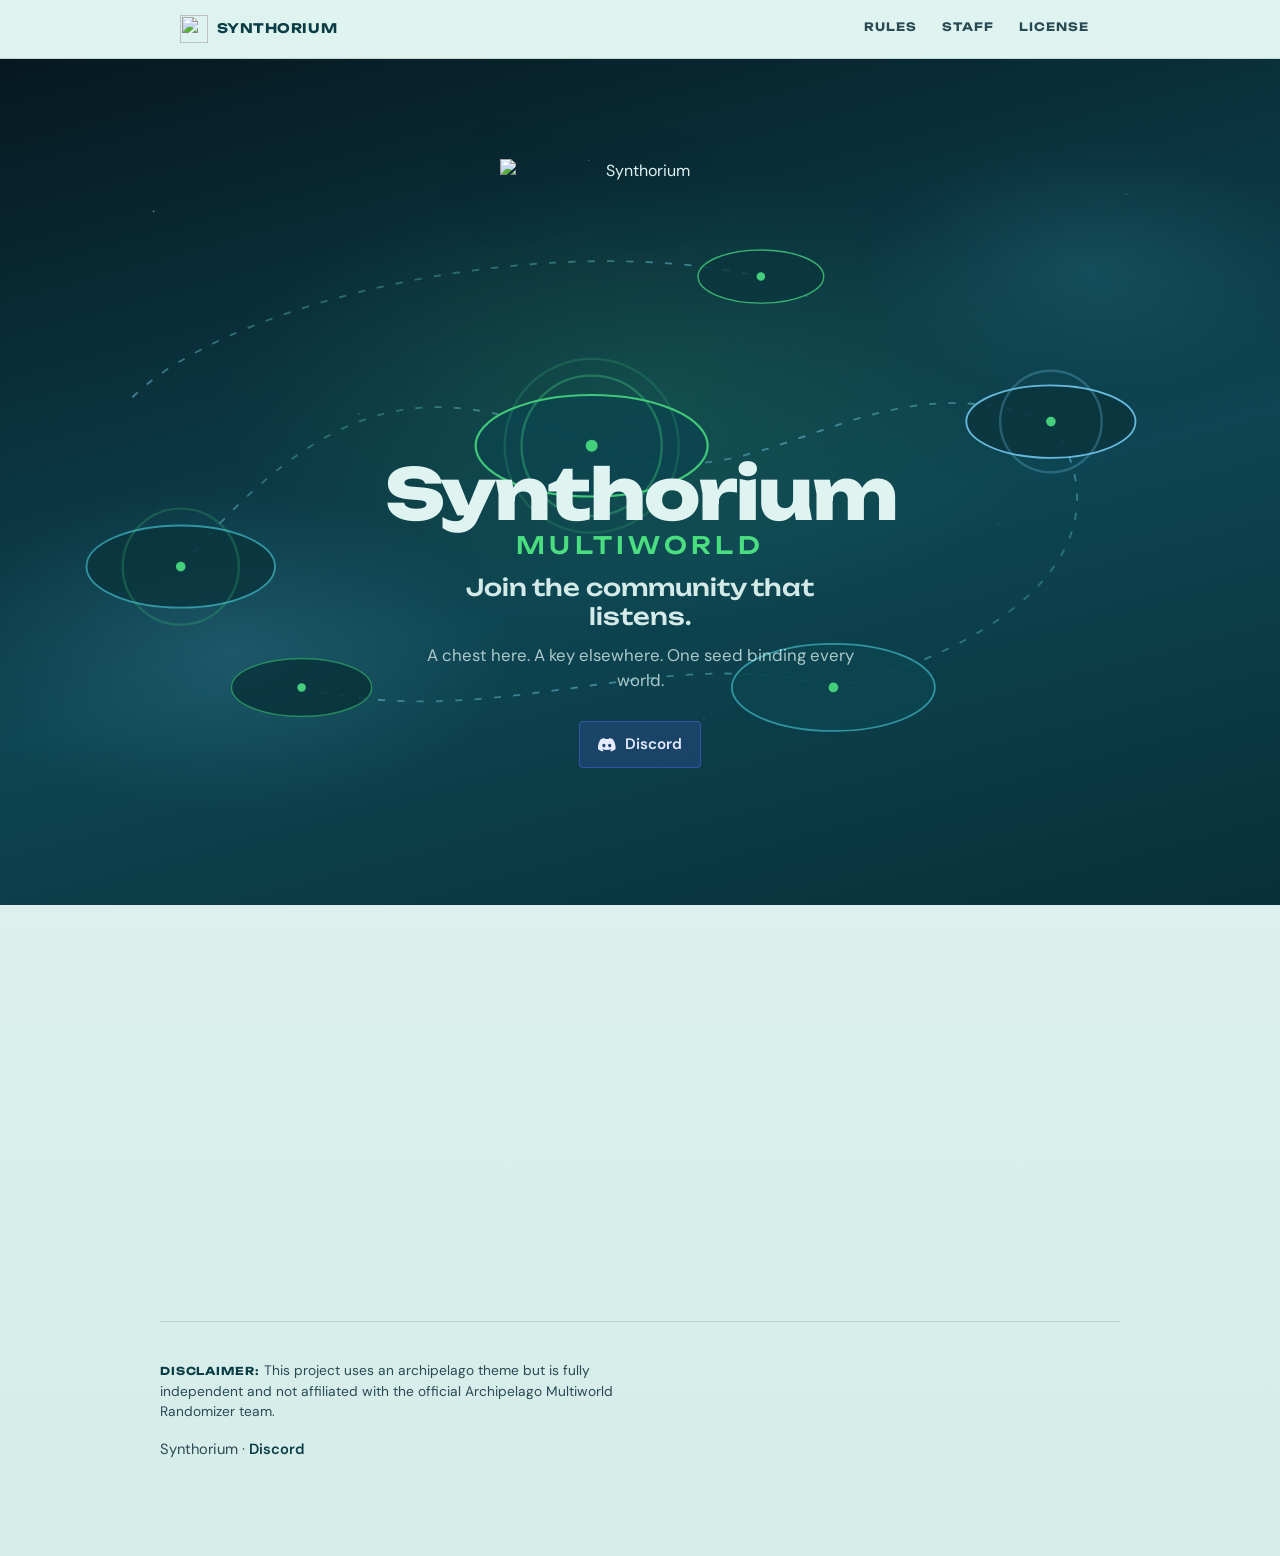
==== index.html @ c511efa6 "Replace Archipelago AP brand tagline with Multiworld. Co-authored-by: Cursor <cursoragent@cursor.com" ====
﻿<!DOCTYPE html>
<html lang="en">
<head>
  <meta charset="UTF-8">
  <meta name="viewport" content="width=device-width, initial-scale=1.0">
  <title>Synthorium</title>
  <meta name="description" content="Synthorium — Archipelago Multiworld world. Cross-game randomizer community.">
  <link rel="icon" href="assets/logo.png" type="image/png">
  <link rel="preconnect" href="https://fonts.googleapis.com">
  <link rel="preconnect" href="https://fonts.gstatic.com" crossorigin>
  <link href="https://fonts.googleapis.com/css2?family=DM+Sans:ital,opsz,wght@0,9..40,400;0,9..40,500;0,9..40,600;1,9..40,400&family=Unbounded:wght@500;700;800&display=swap" rel="stylesheet">
  <link rel="stylesheet" href="styles.css">
</head>
<body>
  <nav class="site-nav" aria-label="Navigation">
    <div class="site-nav-inner">
      <a class="brand-link" href="./" aria-current="page">
        <img src="assets/logo.png" width="28" height="28" alt="">
        Synthorium
      </a>
      <div class="nav-tabs">
        <a href="rules.html">Rules</a>
        <a href="staff.html">Staff</a>
        <a href="license.html">License</a>
      </div>
    </div>
  </nav>

  <header class="hero">
    <div class="hero-visual" aria-hidden="true">
      <div class="mw-sky"></div>
      <svg class="mw-map" viewBox="0 0 1200 700" preserveAspectRatio="xMidYMid slice">
        <defs>
          <linearGradient id="linkGrad" x1="0" y1="0" x2="1" y2="1">
            <stop offset="0%" stop-color="#4ade80" stop-opacity="0.15"/>
            <stop offset="50%" stop-color="#7dd3fc" stop-opacity="0.55"/>
            <stop offset="100%" stop-color="#4ade80" stop-opacity="0.15"/>
          </linearGradient>
        </defs>
        <g class="mw-links" fill="none" stroke="url(#linkGrad)" stroke-width="1.5" stroke-dasharray="6 10">
          <path d="M220 420 C340 280, 420 260, 560 320"/>
          <path d="M560 320 C700 380, 780 240, 940 300"/>
          <path d="M320 520 C480 560, 620 480, 760 520"/>
          <path d="M180 280 C260 200, 520 140, 700 180"/>
          <path d="M940 300 C1020 420, 860 500, 760 520"/>
        </g>
        <g class="mw-islands">
          <ellipse cx="220" cy="420" rx="78" ry="34" fill="#0a353e" stroke="#3aa8b5" stroke-width="1.5" opacity="0.9"/>
          <ellipse cx="560" cy="320" rx="96" ry="42" fill="#0c4550" stroke="#4ade80" stroke-width="1.8" opacity="0.95"/>
          <ellipse cx="940" cy="300" rx="70" ry="30" fill="#0a353e" stroke="#7dd3fc" stroke-width="1.5" opacity="0.9"/>
          <ellipse cx="320" cy="520" rx="58" ry="24" fill="#083038" stroke="#2f9e5f" stroke-width="1.2" opacity="0.85"/>
          <ellipse cx="760" cy="520" rx="84" ry="36" fill="#0c4550" stroke="#3aa8b5" stroke-width="1.5" opacity="0.9"/>
          <ellipse cx="700" cy="180" rx="52" ry="22" fill="#0a353e" stroke="#4ade80" stroke-width="1.2" opacity="0.8"/>
        </g>
        <g class="mw-portals" fill="none" stroke="#4ade80" stroke-width="2">
          <circle cx="560" cy="320" r="58" opacity="0.35"/>
          <circle cx="560" cy="320" r="72" opacity="0.18"/>
          <circle cx="940" cy="300" r="42" opacity="0.28" stroke="#7dd3fc"/>
          <circle cx="220" cy="420" r="48" opacity="0.22"/>
        </g>
        <g class="mw-nodes" fill="#4ade80">
          <circle cx="220" cy="420" r="4"/>
          <circle cx="560" cy="320" r="5"/>
          <circle cx="940" cy="300" r="4"/>
          <circle cx="320" cy="520" r="3.5"/>
          <circle cx="760" cy="520" r="4"/>
          <circle cx="700" cy="180" r="3.5"/>
        </g>
      </svg>
    </div>
    <div class="hero-content">
      <img class="logo" src="assets/logo.png" width="280" height="280" alt="Synthorium">
      <h1 class="brand">Synthorium<em>Multiworld</em></h1>
      <p class="headline">Join the community that listens.</p>
      <p class="lede">A chest here. A key elsewhere. One seed binding every world.</p>
      <div class="cta">
        <a class="discord" href="https://discord.gg/sTwHsm8y7U" target="_blank" rel="noopener">
          <svg viewBox="0 0 24 24" aria-hidden="true" fill="currentColor">
            <path d="M20.317 4.37a19.79 19.79 0 0 0-4.885-1.515.07.07 0 0 0-.079.037c-.21.375-.444.864-.608 1.25a18.27 18.27 0 0 0-5.487 0 12.64 12.64 0 0 0-.617-1.25.07.07 0 0 0-.079-.037A19.736 19.736 0 0 0 3.677 4.37a.07.07 0 0 0-.032.027C.533 9.046-.32 13.58.099 18.057a.082.082 0 0 0 .031.057 19.9 19.9 0 0 0 5.993 3.03.078.078 0 0 0 .084-.028 14.09 14.09 0 0 0 1.226-1.994.076.076 0 0 0-.041-.106 13.107 13.107 0 0 1-1.872-.892.077.077 0 0 1-.008-.128 10.2 10.2 0 0 0 .372-.292.074.074 0 0 1 .077-.01c3.928 1.793 8.18 1.793 12.062 0a.074.074 0 0 1 .078.01c.12.098.246.198.373.292a.077.077 0 0 1-.006.127 12.299 12.299 0 0 1-1.873.892.077.077 0 0 0-.041.107c.36.698.772 1.362 1.225 1.993a.076.076 0 0 0 .084.028 19.839 19.839 0 0 0 6.002-3.03.077.077 0 0 0 .032-.054c.5-5.177-.838-9.674-3.549-13.66a.061.061 0 0 0-.031-.03zM8.02 15.33c-1.183 0-2.157-1.085-2.157-2.419 0-1.333.956-2.419 2.157-2.419 1.21 0 2.176 1.096 2.157 2.42 0 1.333-.956 2.418-2.157 2.418zm7.975 0c-1.183 0-2.157-1.085-2.157-2.419 0-1.333.955-2.419 2.157-2.419 1.21 0 2.176 1.096 2.157 2.42 0 1.333-.946 2.418-2.157 2.418z"/>
          </svg>
          Discord
        </a>
      </div>
    </div>
  </header>

  <main>
    <section class="reveal block" id="community">
      <div class="block-head">
        <p class="eyebrow">Community</p>
        <h2>We listen. We fix. Together.</h2>
        <p class="lead">
          We won’t judge your YAML. Whether you’re new or a multiworld veteran,
          you belong here.
        </p>
      </div>
      <div class="block-body">
        <figure class="shot">
          <img src="assets/community.jpg" width="480" height="300" alt="Multiworld community collaborating around a map of linked islands">
        </figure>
        <div class="block-actions">
          <p>
            Respect first, support second. Ask your question, share your seed,
            and we’ll untangle the softlock together — cleanly, calmly.
          </p>
          <div class="action-row">
            <a class="community-cta" href="https://discord.gg/sTwHsm8y7U" target="_blank" rel="noopener">Join Discord</a>
            <a class="text-link" href="rules.html">Rules</a>
            <a class="text-link" href="staff.html">Staff</a>
          </div>
        </div>
      </div>
    </section>

    <footer>
      <p class="disclaimer">
        <strong>Disclaimer:</strong> This project uses an archipelago theme
        but is fully independent and not affiliated with the official
        Archipelago Multiworld Randomizer team.
      </p>
      Synthorium ·
      <a href="https://discord.gg/sTwHsm8y7U" target="_blank" rel="noopener">Discord</a>
    </footer>
  </main>

  <script src="site.js"></script>
</body>
</html>
---- styles.css ----
:root {
  --ink: #0d1f24;
  --ink-soft: #2a4a54;
  --foam: #dff3f0;
  --sea: #1a6f7a;
  --sea-deep: #0b3d46;
  --matrix: #4ade80;
  --matrix-dim: #2f9e5f;
  --sand: #e6d3a8;
  --line: rgba(16, 36, 44, 0.14);
  --ease: cubic-bezier(0.22, 1, 0.36, 1);
}

* { box-sizing: border-box; }

html { scroll-behavior: smooth; }

body {
  margin: 0;
  color: var(--ink);
  font-family: "DM Sans", sans-serif;
  font-optical-sizing: auto;
  background:
    radial-gradient(ellipse 80% 50% at 10% 0%, rgba(74, 222, 128, 0.08), transparent 50%),
    radial-gradient(ellipse 70% 40% at 90% 10%, rgba(125, 211, 252, 0.1), transparent 45%),
    linear-gradient(180deg, #e8f6f3 0%, var(--foam) 40%, #d5ece8 100%);
  line-height: 1.5;
}

a { color: inherit; }

.site-nav {
  position: sticky;
  top: 0;
  z-index: 20;
  backdrop-filter: blur(10px);
  background: rgba(223, 243, 240, 0.88);
  border-bottom: 1px solid var(--line);
}

.site-nav-inner {
  width: min(920px, calc(100% - 2.5rem));
  margin: 0 auto;
  display: flex;
  flex-wrap: wrap;
  align-items: center;
  gap: 0.35rem 0.75rem;
  padding: 0.65rem 0;
}

.site-nav .brand-link {
  display: inline-flex;
  align-items: center;
  gap: 0.55rem;
  margin-right: auto;
  text-decoration: none;
  font-family: "Unbounded", sans-serif;
  font-weight: 700;
  font-size: 0.82rem;
  letter-spacing: 0.04em;
  text-transform: uppercase;
  color: var(--sea-deep);
}

.site-nav .brand-link img {
  width: 28px;
  height: 28px;
  display: block;
}

.nav-tabs {
  display: flex;
  flex-wrap: wrap;
  gap: 0.2rem;
}

.nav-tabs a {
  text-decoration: none;
  font-family: "Unbounded", sans-serif;
  font-weight: 700;
  font-size: 0.72rem;
  letter-spacing: 0.08em;
  text-transform: uppercase;
  color: var(--ink-soft);
  padding: 0.55rem 0.7rem;
  border-bottom: 2px solid transparent;
}

.nav-tabs a:hover { color: var(--sea-deep); }

.nav-tabs a[aria-current="page"] {
  color: var(--sea-deep);
  border-bottom-color: var(--matrix-dim);
}

.hero {
  position: relative;
  min-height: calc(100svh - 54px);
  display: grid;
  place-items: center;
  overflow: hidden;
  color: var(--foam);
  isolation: isolate;
  text-align: center;
}

.hero-visual {
  position: absolute;
  inset: 0;
  z-index: -1;
  overflow: hidden;
  background:
    radial-gradient(ellipse 55% 45% at 50% 40%, rgba(74, 222, 128, 0.12), transparent 60%),
    radial-gradient(ellipse 40% 35% at 18% 70%, rgba(125, 211, 252, 0.14), transparent 55%),
    radial-gradient(ellipse 35% 30% at 85% 25%, rgba(58, 168, 181, 0.18), transparent 50%),
    linear-gradient(165deg, #061820 0%, #0a2f3a 28%, #0d4552 58%, #083038 100%);
}

.mw-sky {
  position: absolute;
  inset: 0;
  background-image:
    radial-gradient(1.5px 1.5px at 12% 18%, rgba(223, 243, 240, 0.55), transparent),
    radial-gradient(1.5px 1.5px at 28% 42%, rgba(74, 222, 128, 0.45), transparent),
    radial-gradient(1px 1px at 46% 12%, rgba(223, 243, 240, 0.4), transparent),
    radial-gradient(1.5px 1.5px at 63% 28%, rgba(125, 211, 252, 0.5), transparent),
    radial-gradient(1px 1px at 78% 55%, rgba(223, 243, 240, 0.35), transparent),
    radial-gradient(1.5px 1.5px at 88% 16%, rgba(74, 222, 128, 0.4), transparent),
    radial-gradient(1px 1px at 35% 68%, rgba(125, 211, 252, 0.35), transparent),
    radial-gradient(1px 1px at 55% 78%, rgba(223, 243, 240, 0.3), transparent);
  animation: star-twinkle 6s ease-in-out infinite alternate;
  opacity: 0.85;
}

.mw-map {
  position: absolute;
  inset: 0;
  width: 100%;
  height: 100%;
  opacity: 0.9;
}

.mw-links path {
  animation: link-flow 8s linear infinite;
}

.mw-links path:nth-child(2) { animation-duration: 11s; animation-direction: reverse; }
.mw-links path:nth-child(3) { animation-duration: 9s; }
.mw-links path:nth-child(4) { animation-duration: 12s; animation-direction: reverse; }
.mw-links path:nth-child(5) { animation-duration: 10s; }

.mw-portals circle {
  transform-origin: center;
  transform-box: fill-box;
  animation: portal-pulse 5s var(--ease) infinite;
}

.mw-portals circle:nth-child(2) { animation-delay: 0.6s; }
.mw-portals circle:nth-child(3) { animation-delay: 1.2s; }
.mw-portals circle:nth-child(4) { animation-delay: 1.8s; }

.mw-nodes circle {
  animation: node-glow 3.2s ease-in-out infinite alternate;
}

.mw-nodes circle:nth-child(odd) { animation-delay: 0.8s; }

.mw-islands ellipse {
  animation: island-drift 14s var(--ease) infinite alternate;
}

.mw-islands ellipse:nth-child(2) { animation-duration: 18s; animation-delay: 1s; }
.mw-islands ellipse:nth-child(3) { animation-duration: 16s; animation-delay: 2s; }
.mw-islands ellipse:nth-child(4) { animation-duration: 20s; animation-delay: 0.5s; }
.mw-islands ellipse:nth-child(5) { animation-duration: 15s; animation-delay: 1.5s; }
.mw-islands ellipse:nth-child(6) { animation-duration: 17s; animation-delay: 2.5s; }

.hero-content {
  width: min(920px, calc(100% - 2.5rem));
  padding: clamp(3rem, 8vh, 5rem) 0 clamp(4.5rem, 12vh, 7rem);
  transform: translateY(18px);
  opacity: 0;
  animation: rise 1.1s var(--ease) 0.12s forwards;
}

.logo {
  display: block;
  width: min(280px, 58vw);
  height: auto;
  margin: 0 auto 1.35rem;
  filter: drop-shadow(0 18px 36px rgba(0, 0, 0, 0.45));
  animation: logo-float 5.5s var(--ease) infinite;
}

.brand {
  margin: 0 0 1rem;
  font-family: "Unbounded", sans-serif;
  font-weight: 800;
  font-size: clamp(2.2rem, 7.5vw, 4.4rem);
  line-height: 0.95;
  letter-spacing: -0.03em;
  text-wrap: balance;
}

.brand em {
  display: block;
  margin-top: 0.4rem;
  font-style: normal;
  font-weight: 500;
  font-size: 0.34em;
  letter-spacing: 0.18em;
  text-transform: uppercase;
  color: var(--matrix);
}

.headline {
  margin: 0 auto 0.75rem;
  max-width: 20ch;
  font-family: "Unbounded", sans-serif;
  font-weight: 500;
  font-size: clamp(1.1rem, 2.4vw, 1.45rem);
  line-height: 1.25;
  color: rgba(223, 243, 240, 0.95);
}

.lede {
  margin: 0 auto 1.75rem;
  max-width: 36ch;
  font-size: 1.05rem;
  color: rgba(223, 243, 240, 0.76);
}

.cta {
  display: flex;
  flex-wrap: wrap;
  justify-content: center;
  gap: 0.75rem;
}

.cta a {
  display: inline-flex;
  align-items: center;
  justify-content: center;
  min-height: 2.85rem;
  padding: 0.7rem 1.15rem;
  border-radius: 4px;
  text-decoration: none;
  font-weight: 600;
  font-size: 0.95rem;
  transition: transform 0.25s var(--ease), background 0.25s ease, border-color 0.25s ease;
}

.cta a:hover { transform: translateY(-2px); }

.cta .primary {
  background: var(--matrix);
  color: #062016;
}

.cta .primary:hover { background: #6aee98; }

.cta .ghost {
  border: 1px solid rgba(223, 243, 240, 0.35);
  color: var(--foam);
  background: rgba(8, 36, 42, 0.35);
  backdrop-filter: blur(6px);
}

.cta .ghost:hover { border-color: rgba(74, 222, 128, 0.65); }

.cta .discord {
  gap: 0.55rem;
  border: 1px solid rgba(88, 101, 242, 0.45);
  background: rgba(88, 101, 242, 0.18);
  color: #e8ebff;
}

.cta .discord:hover {
  background: rgba(88, 101, 242, 0.32);
  border-color: rgba(140, 150, 255, 0.75);
}

.cta .discord svg {
  width: 1.1rem;
  height: 1.1rem;
  flex-shrink: 0;
}

main {
  width: min(960px, calc(100% - 2.5rem));
  margin: 0 auto;
  padding: clamp(3.25rem, 7vw, 5rem) 0 3.5rem;
}

.page-main {
  min-height: calc(100svh - 140px);
}

section {
  margin: 0;
  opacity: 0;
  transform: translateY(24px);
  transition: opacity 0.8s var(--ease), transform 0.8s var(--ease);
}

section.in,
.page-main > section {
  opacity: 1;
  transform: none;
}

section h2,
.page-title {
  margin: 0 0 0.55rem;
  font-family: "Unbounded", sans-serif;
  font-weight: 700;
  font-size: clamp(1.45rem, 3vw, 1.95rem);
  letter-spacing: -0.02em;
  color: var(--sea-deep);
}

section p,
.page-intro {
  margin: 0;
  max-width: 58ch;
  color: var(--ink-soft);
  font-size: 1.05rem;
}

.page-intro { margin-bottom: 1.5rem; }

.staff-page {
  padding-top: clamp(2rem, 5vw, 3rem);
}

.staff-hero {
  max-width: 40rem;
  margin-bottom: 1.75rem;
}

.staff-hero .page-title {
  margin-bottom: 0.75rem;
}

.staff-banner {
  margin: 0 0 2rem;
  position: relative;
  overflow: hidden;
  border-radius: 8px;
}

.staff-banner::after {
  content: "";
  position: absolute;
  inset: 0;
  background:
    linear-gradient(90deg, rgba(10, 53, 62, 0.15), transparent 40%),
    linear-gradient(0deg, rgba(10, 53, 62, 0.35), transparent 45%);
  pointer-events: none;
}

.staff-banner img {
  display: block;
  width: 100%;
  height: auto;
  aspect-ratio: 21 / 9;
  object-fit: cover;
}

.staff-grid {
  display: grid;
  gap: 1.5rem;
  margin: 0 0 2rem;
}

@media (min-width: 720px) {
  .staff-grid {
    grid-template-columns: repeat(2, minmax(0, 1fr));
  }
}

.staff-member {
  padding-top: 0.95rem;
  border-top: 2px solid var(--matrix-dim);
}

.staff-member .role {
  display: block;
  margin-bottom: 0.4rem;
  font-family: "Unbounded", sans-serif;
  font-size: 0.68rem;
  font-weight: 700;
  letter-spacing: 0.12em;
  text-transform: uppercase;
  color: var(--matrix-dim);
}

.staff-member h2 {
  margin: 0 0 0.55rem;
  font-family: "Unbounded", sans-serif;
  font-size: clamp(1.15rem, 2.4vw, 1.35rem);
  font-weight: 700;
  letter-spacing: -0.02em;
  color: var(--sea-deep);
}

.staff-member p {
  margin: 0;
  max-width: 36ch;
  font-size: 0.98rem;
  line-height: 1.5;
  color: var(--ink-soft);
}

.staff-member--wide {
  grid-column: 1 / -1;
  padding-bottom: 0.5rem;
  margin-bottom: 0.25rem;
  border-bottom: 1px solid var(--line);
}

.staff-member .staff-title {
  display: block;
  margin: 1rem 0 0.4rem;
  padding-top: 1rem;
  border-top: 1px solid var(--line);
  max-width: 60ch;
  font-family: "Unbounded", sans-serif;
  font-size: 0.82rem;
  font-weight: 700;
  letter-spacing: 0.08em;
  text-transform: uppercase;
  color: var(--sea-deep);
}

.staff-member .staff-bio {
  display: block;
  margin: 0;
  max-width: 62ch;
  font-size: 1.02rem;
  line-height: 1.55;
  color: var(--ink);
}

.staff-note {
  margin: 0 0 2rem;
  max-width: 42ch;
  padding-top: 1.25rem;
  border-top: 1px solid var(--line);
  font-family: "Unbounded", sans-serif;
  font-size: 0.95rem;
  font-weight: 500;
  line-height: 1.45;
  color: var(--sea-deep);
}

.license-page {
  padding-top: clamp(2rem, 5vw, 3rem);
}

.license-hero {
  max-width: 40rem;
  margin-bottom: 1.75rem;
}

.license-grid {
  display: grid;
  gap: 1.5rem;
  margin: 0 0 1.75rem;
}

@media (min-width: 720px) {
  .license-grid {
    grid-template-columns: 1fr 1fr;
    gap: 2rem;
  }
}

.license-block {
  padding-top: 0.95rem;
  border-top: 2px solid var(--matrix-dim);
}

.license-block .role {
  display: block;
  margin-bottom: 0.4rem;
  font-family: "Unbounded", sans-serif;
  font-size: 0.68rem;
  font-weight: 700;
  letter-spacing: 0.12em;
  text-transform: uppercase;
  color: var(--matrix-dim);
}

.license-block h2 {
  margin: 0 0 0.65rem;
  font-family: "Unbounded", sans-serif;
  font-size: clamp(1.2rem, 2.5vw, 1.45rem);
  font-weight: 700;
  letter-spacing: -0.02em;
  color: var(--sea-deep);
}

.license-block p {
  margin: 0 0 1rem;
  max-width: 40ch;
  font-size: 0.98rem;
  line-height: 1.55;
  color: var(--ink-soft);
}

.license-full {
  margin: 0 0 1.75rem;
  padding-top: 1.25rem;
  border-top: 1px solid var(--line);
}

.license-full h2 {
  margin: 0 0 0.85rem;
  font-family: "Unbounded", sans-serif;
  font-size: 1rem;
  font-weight: 700;
  letter-spacing: 0.04em;
  text-transform: uppercase;
  color: var(--sea-deep);
}

.license-text {
  margin: 0;
  padding: 1.1rem 1.15rem;
  overflow-x: auto;
  border: 1px solid var(--line);
  border-radius: 6px;
  background: rgba(11, 61, 70, 0.04);
  color: var(--ink-soft);
  font-family: ui-monospace, "Cascadia Code", "Segoe UI Mono", Consolas, monospace;
  font-size: 0.78rem;
  line-height: 1.55;
  white-space: pre-wrap;
}

.license-summary {
  margin: 0 0 2rem;
  max-width: 42ch;
  padding-top: 1.25rem;
  border-top: 1px solid var(--line);
  font-family: "Unbounded", sans-serif;
  font-size: 0.95rem;
  font-weight: 500;
  line-height: 1.45;
  color: var(--sea-deep);
}

.block {
  padding: clamp(2rem, 5vw, 2.75rem) 0;
  border-top: 1px solid var(--line);
}

.block:first-of-type { border-top: none; padding-top: 0.25rem; }

.block-head {
  margin-bottom: 1.35rem;
  max-width: 40rem;
}

.eyebrow {
  margin: 0 0 0.45rem;
  font-family: "Unbounded", sans-serif;
  font-size: 0.7rem;
  font-weight: 700;
  letter-spacing: 0.14em;
  text-transform: uppercase;
  color: var(--matrix-dim);
}

.lead {
  margin: 0;
  max-width: 36ch;
  font-size: 1.08rem;
  line-height: 1.45;
  color: var(--ink-soft);
}

.block-body {
  display: grid;
  gap: 1.25rem;
  align-items: center;
}

@media (min-width: 720px) {
  .block-body {
    grid-template-columns: 220px minmax(0, 1fr);
    gap: 1.75rem;
  }
}

.shot {
  margin: 0;
  width: min(220px, 55vw);
}

.shot img {
  display: block;
  width: 100%;
  height: auto;
  border-radius: 6px;
  object-fit: cover;
  aspect-ratio: 16 / 10;
}

.roster {
  list-style: none;
  margin: 0;
  padding: 0;
  display: grid;
  gap: 0.75rem;
}

@media (min-width: 560px) {
  .roster {
    grid-template-columns: repeat(3, minmax(0, 1fr));
    gap: 1rem;
  }
}

.roster li {
  display: grid;
  gap: 0.3rem;
  padding: 0.85rem 0 0;
  border-top: 2px solid var(--matrix-dim);
}

.roster .role {
  font-family: "Unbounded", sans-serif;
  font-size: 0.68rem;
  font-weight: 700;
  letter-spacing: 0.1em;
  text-transform: uppercase;
  color: var(--matrix-dim);
}

.roster strong {
  font-size: 1.05rem;
  font-weight: 600;
  color: var(--ink);
  word-break: break-word;
}

.block-actions p {
  margin: 0 0 1.1rem;
  max-width: 42ch;
}

.action-row {
  display: flex;
  flex-wrap: wrap;
  align-items: center;
  gap: 0.85rem 1.15rem;
}

.community-cta {
  display: inline-flex;
  min-height: 2.75rem;
  align-items: center;
  padding: 0.65rem 1.1rem;
  border-radius: 4px;
  text-decoration: none;
  font-weight: 600;
  background: var(--matrix-dim);
  color: #f4fff8;
  transition: transform 0.25s var(--ease), background 0.2s ease;
}

.community-cta:hover {
  transform: translateY(-2px);
  background: var(--sea-deep);
}

.text-link {
  font-family: "Unbounded", sans-serif;
  font-size: 0.72rem;
  font-weight: 700;
  letter-spacing: 0.08em;
  text-transform: uppercase;
  text-decoration: none;
  color: var(--sea-deep);
  border-bottom: 1px solid var(--line);
  padding-bottom: 0.15rem;
}

.text-link:hover {
  color: var(--matrix-dim);
  border-bottom-color: var(--matrix-dim);
}

.coming {
  padding: 2.5rem 0 1rem;
  text-align: center;
}

.coming strong {
  display: block;
  font-family: "Unbounded", sans-serif;
  font-weight: 700;
  font-size: clamp(1.4rem, 4vw, 2rem);
  letter-spacing: 0.12em;
  text-transform: uppercase;
  color: var(--sea-deep);
  margin-bottom: 0.55rem;
}

.coming p {
  margin: 0 auto;
  max-width: 38ch;
  color: var(--ink-soft);
}

.rules {
  display: grid;
  gap: 1.35rem;
  padding: 0.35rem 0 0.5rem;
}

.rule h3 {
  margin: 0 0 0.55rem;
  font-family: "Unbounded", sans-serif;
  font-weight: 700;
  font-size: 0.95rem;
  letter-spacing: 0.02em;
  color: var(--sea-deep);
}

.rule p {
  margin: 0 0 0.45rem;
  max-width: none;
  font-size: 0.98rem;
  line-height: 1.55;
  color: var(--ink-soft);
}

.rule p:last-child { margin-bottom: 0; }

.rule .lang {
  display: inline-block;
  min-width: 1.6rem;
  font-weight: 700;
  color: var(--matrix-dim);
}

footer {
  border-top: 1px solid var(--line);
  padding: 1.5rem 0 2.5rem;
  color: var(--ink-soft);
  font-size: 0.92rem;
}

.disclaimer {
  margin: 0 0 1rem;
  max-width: 52ch;
  padding: 0.85rem 0 0;
  font-size: 0.86rem;
  line-height: 1.5;
  color: var(--ink-soft);
}

.disclaimer strong {
  font-family: "Unbounded", sans-serif;
  font-size: 0.68rem;
  font-weight: 700;
  letter-spacing: 0.08em;
  text-transform: uppercase;
  color: var(--sea-deep);
}

footer a {
  color: var(--sea-deep);
  font-weight: 600;
  text-decoration: none;
  border-bottom: 1px solid transparent;
}

footer a:hover { border-bottom-color: var(--matrix-dim); }

@keyframes rise {
  to { opacity: 1; transform: none; }
}

@keyframes logo-float {
  0%, 100% { transform: translateY(0); }
  50% { transform: translateY(-8px); }
}

@keyframes link-flow {
  to { stroke-dashoffset: -120; }
}

@keyframes portal-pulse {
  0%, 100% { opacity: 0.2; }
  50% { opacity: 0.55; }
}

@keyframes node-glow {
  from { opacity: 0.45; }
  to { opacity: 1; }
}

@keyframes island-drift {
  from { transform: translateY(0); }
  to { transform: translateY(-6px); }
}

@keyframes star-twinkle {
  from { opacity: 0.55; }
  to { opacity: 0.95; }
}

@media (prefers-reduced-motion: reduce) {
  *, *::before, *::after {
    animation: none !important;
    transition: none !important;
  }
  .hero-content, section {
    opacity: 1;
    transform: none;
  }
}
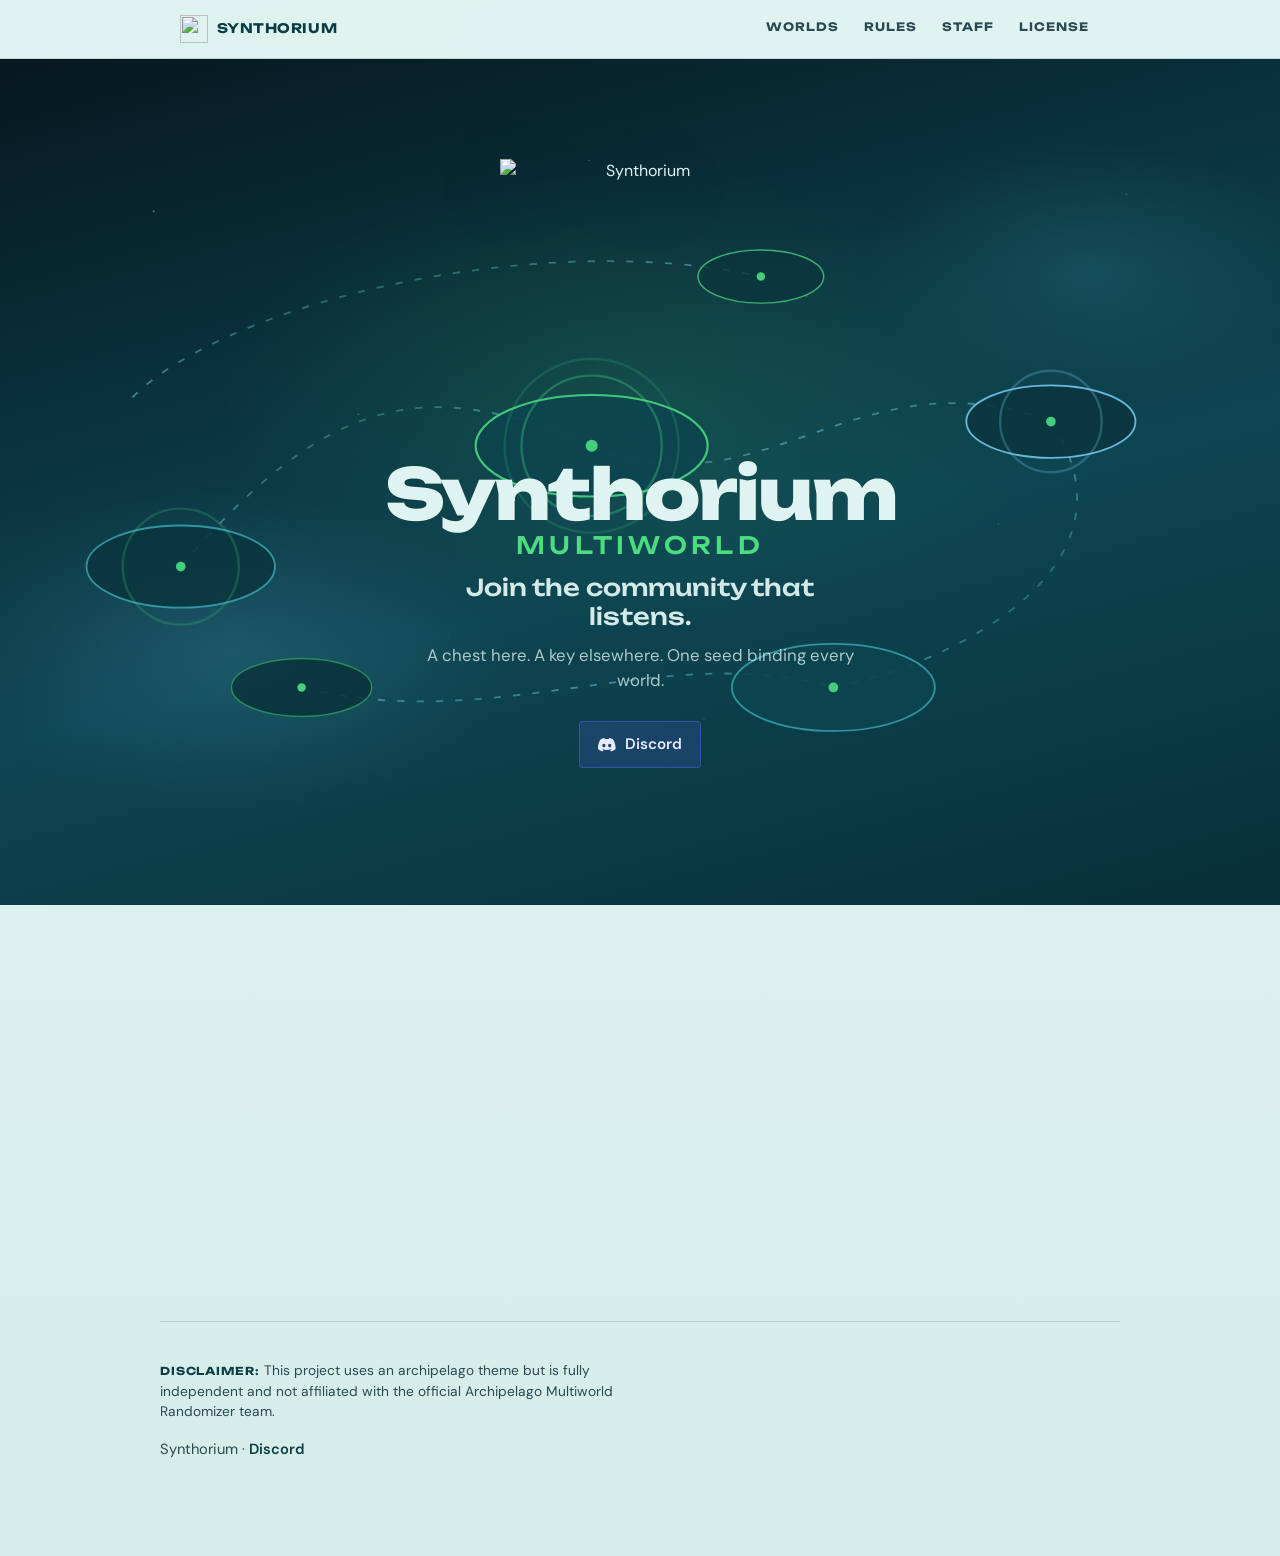
==== commit 7307186f: "Add Worlds catalog page for linked multiworld projects. Co-authored-by: Cursor <cursoragent@cursor.c" ====
--- a/index.html
+++ b/index.html
@@ -19,6 +19,7 @@
         Synthorium
       </a>
       <div class="nav-tabs">
+        <a href="worlds.html">Worlds</a>
         <a href="rules.html">Rules</a>
         <a href="staff.html">Staff</a>
         <a href="license.html">License</a>
--- a/styles.css
+++ b/styles.css
@@ -454,6 +454,96 @@
   color: var(--sea-deep);
 }
 
+.worlds-page {
+  padding-top: clamp(2rem, 5vw, 3rem);
+}
+
+.worlds-hero {
+  max-width: 40rem;
+  margin-bottom: 1.75rem;
+}
+
+.worlds-list {
+  display: grid;
+  gap: 1.35rem;
+  margin: 0 0 1.75rem;
+}
+
+.world-item {
+  padding-top: 0.95rem;
+  border-top: 2px solid var(--matrix-dim);
+}
+
+.world-meta {
+  display: flex;
+  flex-wrap: wrap;
+  align-items: center;
+  gap: 0.55rem 0.85rem;
+  margin-bottom: 0.4rem;
+}
+
+.world-item .role {
+  font-family: "Unbounded", sans-serif;
+  font-size: 0.68rem;
+  font-weight: 700;
+  letter-spacing: 0.12em;
+  text-transform: uppercase;
+  color: var(--matrix-dim);
+}
+
+.world-status {
+  font-family: "Unbounded", sans-serif;
+  font-size: 0.62rem;
+  font-weight: 700;
+  letter-spacing: 0.08em;
+  text-transform: uppercase;
+  color: var(--ink-soft);
+  border: 1px solid var(--line);
+  padding: 0.2rem 0.45rem;
+  border-radius: 3px;
+}
+
+.world-status--live {
+  color: var(--matrix-dim);
+  border-color: rgba(47, 158, 95, 0.35);
+}
+
+.world-item h2 {
+  margin: 0 0 0.55rem;
+  font-family: "Unbounded", sans-serif;
+  font-size: clamp(1.15rem, 2.4vw, 1.4rem);
+  font-weight: 700;
+  letter-spacing: -0.02em;
+  color: var(--sea-deep);
+}
+
+.world-item p {
+  margin: 0;
+  max-width: 52ch;
+  font-size: 0.98rem;
+  line-height: 1.55;
+  color: var(--ink-soft);
+}
+
+.world-links {
+  display: flex;
+  flex-wrap: wrap;
+  gap: 0.85rem 1.15rem;
+  margin-top: 0.85rem;
+}
+
+.worlds-note {
+  margin: 0 0 2rem;
+  max-width: 42ch;
+  padding-top: 1.25rem;
+  border-top: 1px solid var(--line);
+  font-family: "Unbounded", sans-serif;
+  font-size: 0.95rem;
+  font-weight: 500;
+  line-height: 1.45;
+  color: var(--sea-deep);
+}
+
 .license-page {
   padding-top: clamp(2rem, 5vw, 3rem);
 }
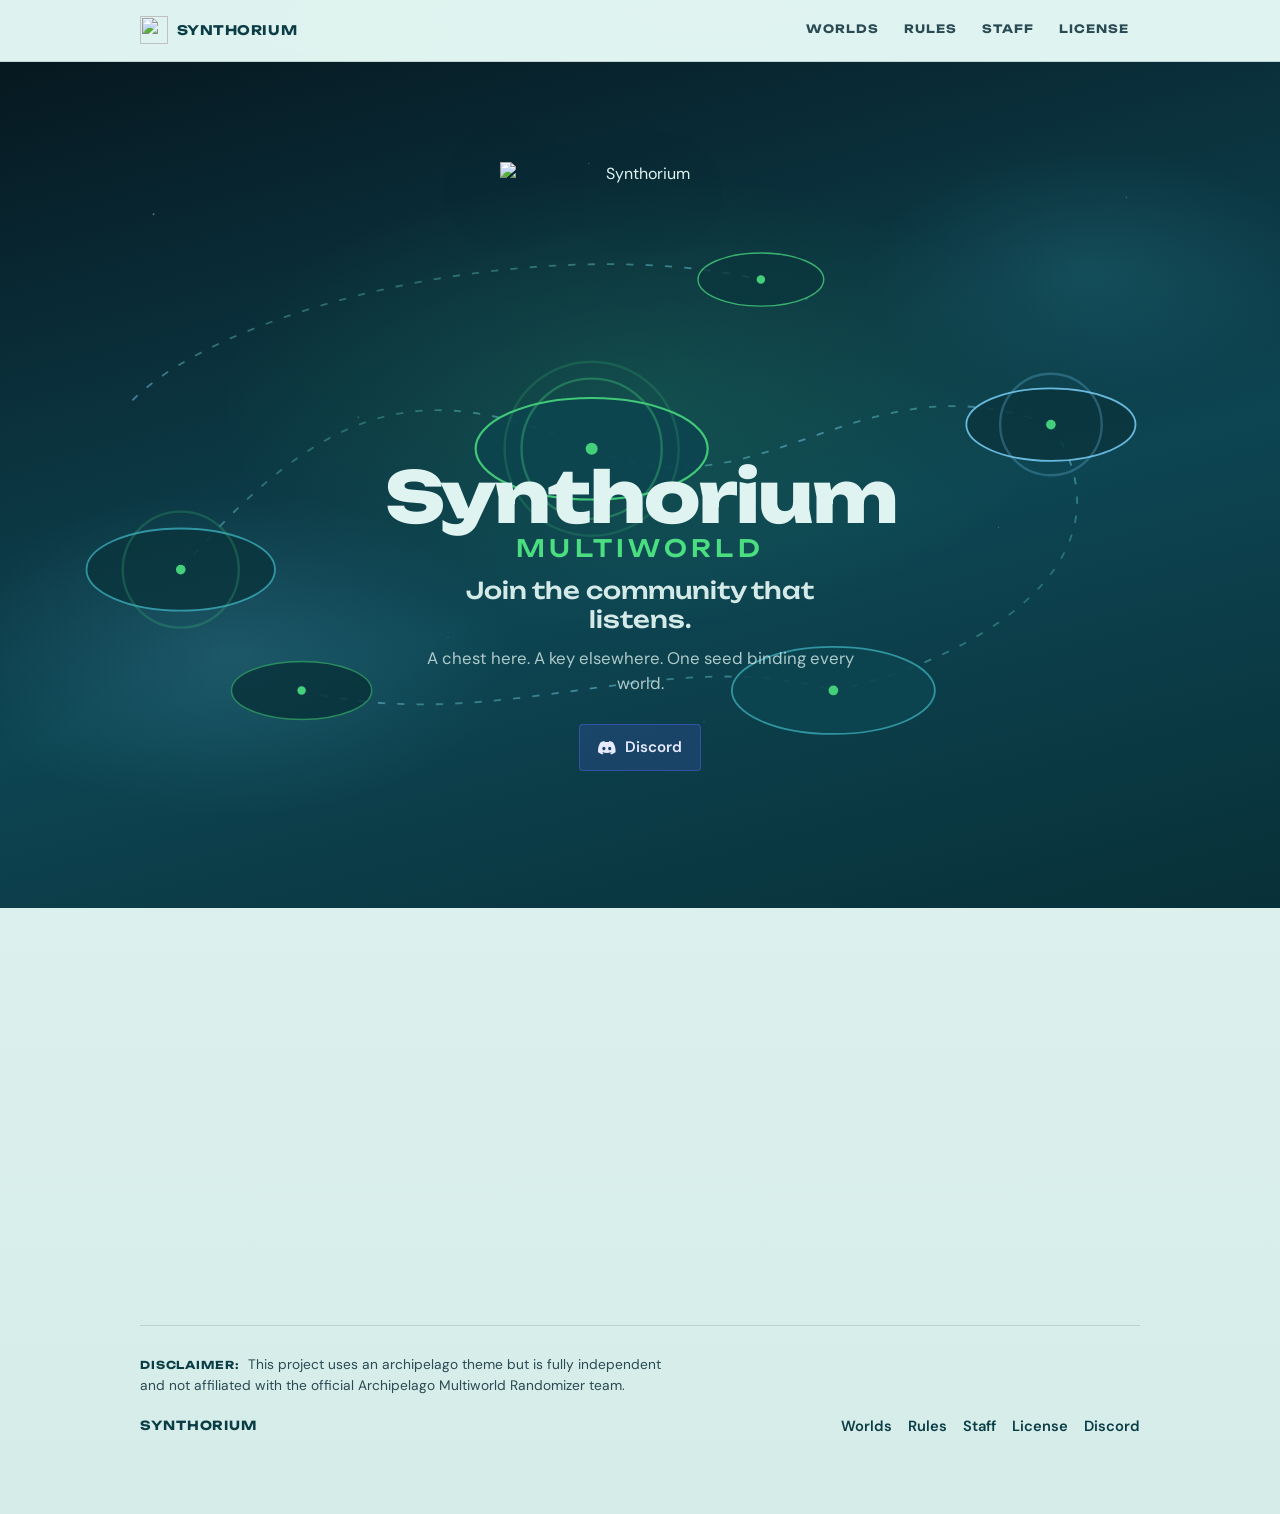
==== commit a8e33f9f: "Restructure site layout for a cleaner professional shell. Co-authored-by: Cursor <cursoragent@cursor" ====
--- a/index.html
+++ b/index.html
@@ -113,14 +113,22 @@
       </div>
     </section>
 
-    <footer>
+    <footer class="site-footer">
       <p class="disclaimer">
         <strong>Disclaimer:</strong> This project uses an archipelago theme
         but is fully independent and not affiliated with the official
         Archipelago Multiworld Randomizer team.
       </p>
-      Synthorium ·
-      <a href="https://discord.gg/sTwHsm8y7U" target="_blank" rel="noopener">Discord</a>
+      <div class="footer-bar">
+        <span class="footer-brand">Synthorium</span>
+        <div class="footer-links">
+          <a href="worlds.html">Worlds</a>
+          <a href="rules.html">Rules</a>
+          <a href="staff.html">Staff</a>
+          <a href="license.html">License</a>
+          <a href="https://discord.gg/sTwHsm8y7U" target="_blank" rel="noopener">Discord</a>
+        </div>
+      </div>
     </footer>
   </main>
 
--- a/styles.css
+++ b/styles.css
@@ -39,13 +39,13 @@
 }
 
 .site-nav-inner {
-  width: min(920px, calc(100% - 2.5rem));
+  width: min(1000px, calc(100% - 2.5rem));
   margin: 0 auto;
   display: flex;
   flex-wrap: wrap;
   align-items: center;
   gap: 0.35rem 0.75rem;
-  padding: 0.65rem 0;
+  padding: 0.75rem 0;
 }
 
 .site-nav .brand-link {
@@ -287,13 +287,22 @@
 }
 
 main {
-  width: min(960px, calc(100% - 2.5rem));
+  width: min(1000px, calc(100% - 2.5rem));
   margin: 0 auto;
-  padding: clamp(3.25rem, 7vw, 5rem) 0 3.5rem;
+  padding: clamp(3.25rem, 7vw, 5rem) 0 2rem;
 }
 
 .page-main {
-  min-height: calc(100svh - 140px);
+  display: flex;
+  flex-direction: column;
+  min-height: calc(100svh - 64px);
+  padding-top: clamp(2.25rem, 5vw, 3.25rem);
+  padding-bottom: 0;
+}
+
+.page-main > .site-footer,
+main > .site-footer {
+  margin-top: auto;
 }
 
 section {
@@ -327,18 +336,16 @@
   font-size: 1.05rem;
 }
 
-.page-intro { margin-bottom: 1.5rem; }
-
-.staff-page {
-  padding-top: clamp(2rem, 5vw, 3rem);
-}
-
-.staff-hero {
-  max-width: 40rem;
-  margin-bottom: 1.75rem;
-}
-
-.staff-hero .page-title {
+.page-intro { margin-bottom: 0; }
+
+.page-hero {
+  max-width: 42rem;
+  margin-bottom: clamp(1.75rem, 4vw, 2.5rem);
+  padding-bottom: 1.35rem;
+  border-bottom: 1px solid var(--line);
+}
+
+.page-hero .page-title {
   margin-bottom: 0.75rem;
 }
 
@@ -454,14 +461,6 @@
   color: var(--sea-deep);
 }
 
-.worlds-page {
-  padding-top: clamp(2rem, 5vw, 3rem);
-}
-
-.worlds-hero {
-  max-width: 40rem;
-  margin-bottom: 1.75rem;
-}
 
 .worlds-list {
   display: grid;
@@ -544,14 +543,6 @@
   color: var(--sea-deep);
 }
 
-.license-page {
-  padding-top: clamp(2rem, 5vw, 3rem);
-}
-
-.license-hero {
-  max-width: 40rem;
-  margin-bottom: 1.75rem;
-}
 
 .license-grid {
   display: grid;
@@ -784,6 +775,10 @@
 }
 
 .coming {
+  flex: 1;
+  display: grid;
+  place-content: center;
+  min-height: 28vh;
   padding: 2.5rem 0 1rem;
   text-align: center;
 }
@@ -807,12 +802,18 @@
 
 .rules {
   display: grid;
-  gap: 1.35rem;
-  padding: 0.35rem 0 0.5rem;
+  gap: 0;
+  padding: 0;
+  border-top: 1px solid var(--line);
+}
+
+.rule {
+  padding: 1.15rem 0;
+  border-bottom: 1px solid var(--line);
 }
 
 .rule h3 {
-  margin: 0 0 0.55rem;
+  margin: 0 0 0.45rem;
   font-family: "Unbounded", sans-serif;
   font-weight: 700;
   font-size: 0.95rem;
@@ -821,14 +822,12 @@
 }
 
 .rule p {
-  margin: 0 0 0.45rem;
-  max-width: none;
+  margin: 0;
+  max-width: 62ch;
   font-size: 0.98rem;
   line-height: 1.55;
   color: var(--ink-soft);
 }
-
-.rule p:last-child { margin-bottom: 0; }
 
 .rule .lang {
   display: inline-block;
@@ -837,23 +836,26 @@
   color: var(--matrix-dim);
 }
 
+.site-footer,
 footer {
   border-top: 1px solid var(--line);
-  padding: 1.5rem 0 2.5rem;
+  padding: 1.75rem 0 2.75rem;
   color: var(--ink-soft);
   font-size: 0.92rem;
 }
 
 .disclaimer {
-  margin: 0 0 1rem;
-  max-width: 52ch;
-  padding: 0.85rem 0 0;
+  margin: 0 0 1.15rem;
+  max-width: 58ch;
+  padding: 0;
   font-size: 0.86rem;
-  line-height: 1.5;
+  line-height: 1.55;
   color: var(--ink-soft);
 }
 
 .disclaimer strong {
+  display: inline-block;
+  margin-right: 0.25rem;
   font-family: "Unbounded", sans-serif;
   font-size: 0.68rem;
   font-weight: 700;
@@ -862,6 +864,30 @@
   color: var(--sea-deep);
 }
 
+.footer-bar {
+  display: flex;
+  flex-wrap: wrap;
+  align-items: center;
+  justify-content: space-between;
+  gap: 0.75rem 1.25rem;
+}
+
+.footer-brand {
+  font-family: "Unbounded", sans-serif;
+  font-size: 0.78rem;
+  font-weight: 700;
+  letter-spacing: 0.06em;
+  text-transform: uppercase;
+  color: var(--sea-deep);
+}
+
+.footer-links {
+  display: flex;
+  flex-wrap: wrap;
+  gap: 0.55rem 1rem;
+}
+
+.footer-links a,
 footer a {
   color: var(--sea-deep);
   font-weight: 600;
@@ -869,7 +895,10 @@
   border-bottom: 1px solid transparent;
 }
 
-footer a:hover { border-bottom-color: var(--matrix-dim); }
+.footer-links a:hover,
+footer a:hover {
+  border-bottom-color: var(--matrix-dim);
+}
 
 @keyframes rise {
   to { opacity: 1; transform: none; }
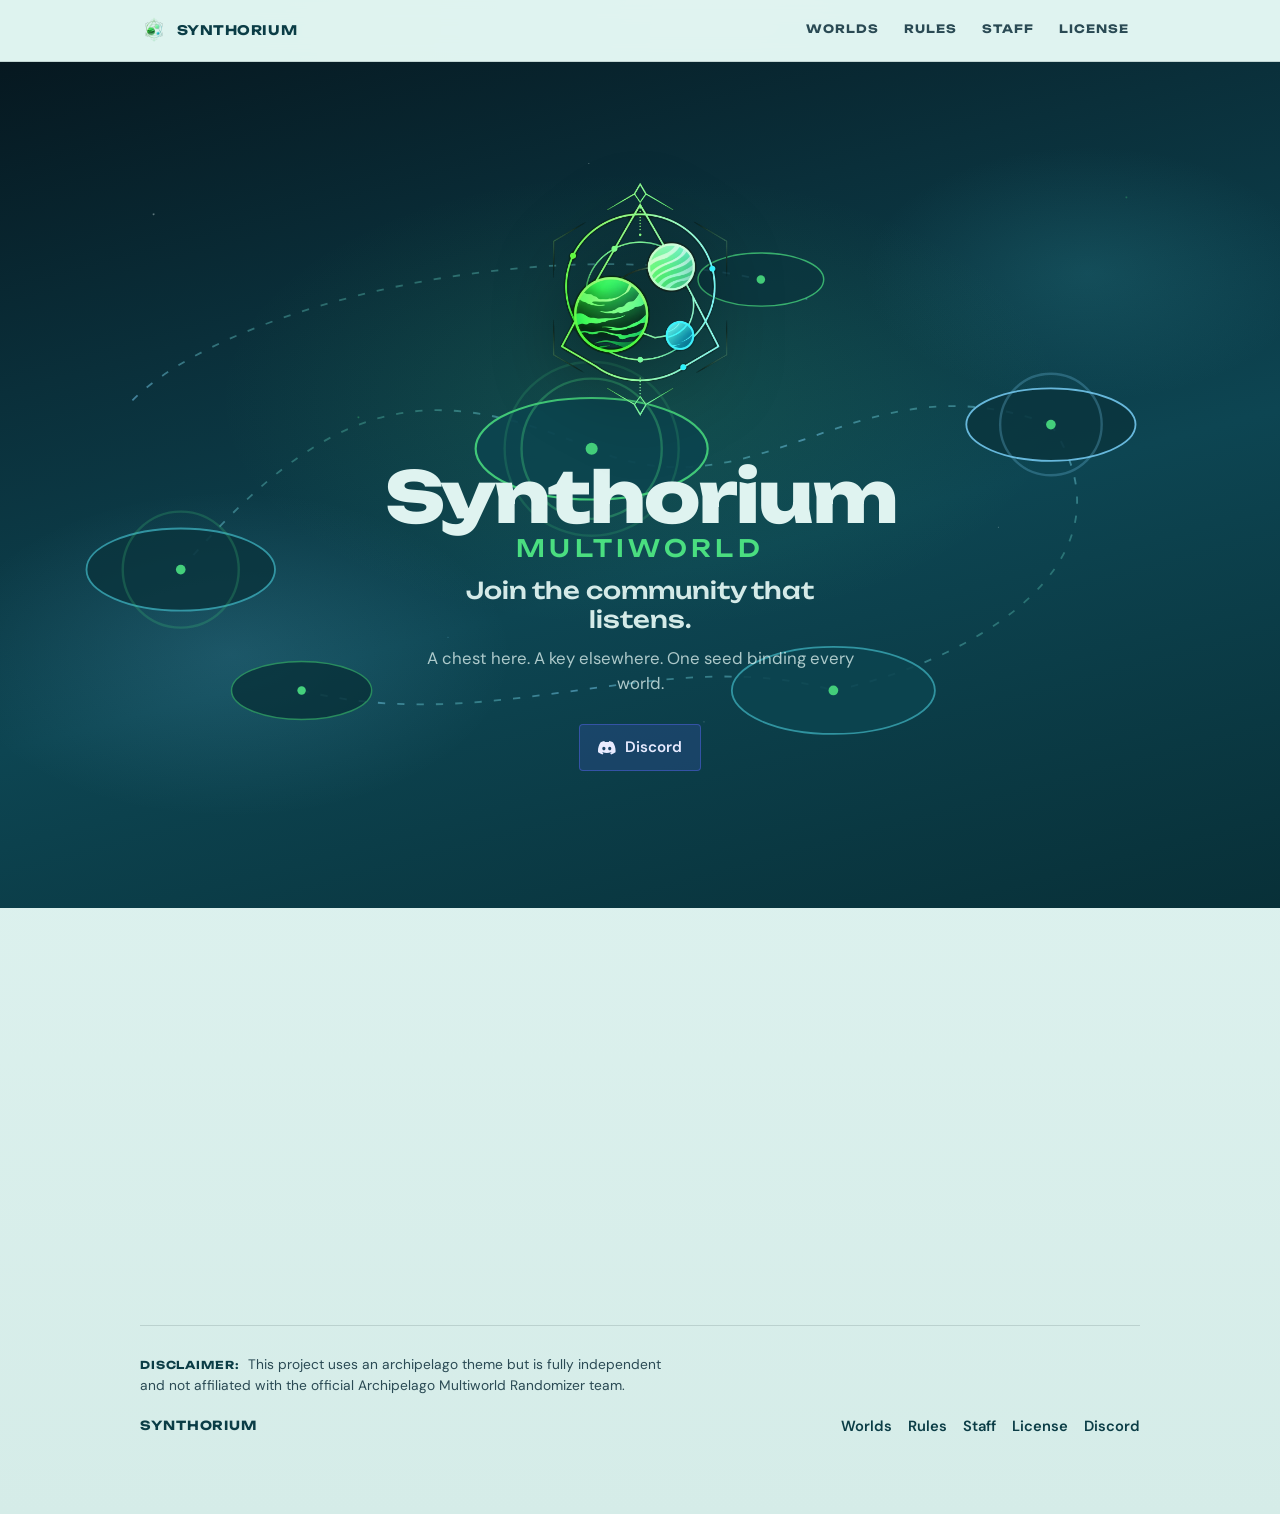
==== commit ca70627e: "Use transparent Synthorium logo and proper favicon formats. Co-authored-by: Cursor <cursoragent@curs" ====
--- a/index.html
+++ b/index.html
@@ -5,7 +5,7 @@
   <meta name="viewport" content="width=device-width, initial-scale=1.0">
   <title>Synthorium</title>
   <meta name="description" content="Synthorium — Archipelago Multiworld world. Cross-game randomizer community.">
-  <link rel="icon" href="assets/logo.png" type="image/png">
+  <link rel="icon" href="assets/favicon.ico" sizes="any"><link rel="icon" href="assets/favicon.png" type="image/png" sizes="32x32">
   <link rel="preconnect" href="https://fonts.googleapis.com">
   <link rel="preconnect" href="https://fonts.gstatic.com" crossorigin>
   <link href="https://fonts.googleapis.com/css2?family=DM+Sans:ital,opsz,wght@0,9..40,400;0,9..40,500;0,9..40,600;1,9..40,400&family=Unbounded:wght@500;700;800&display=swap" rel="stylesheet">
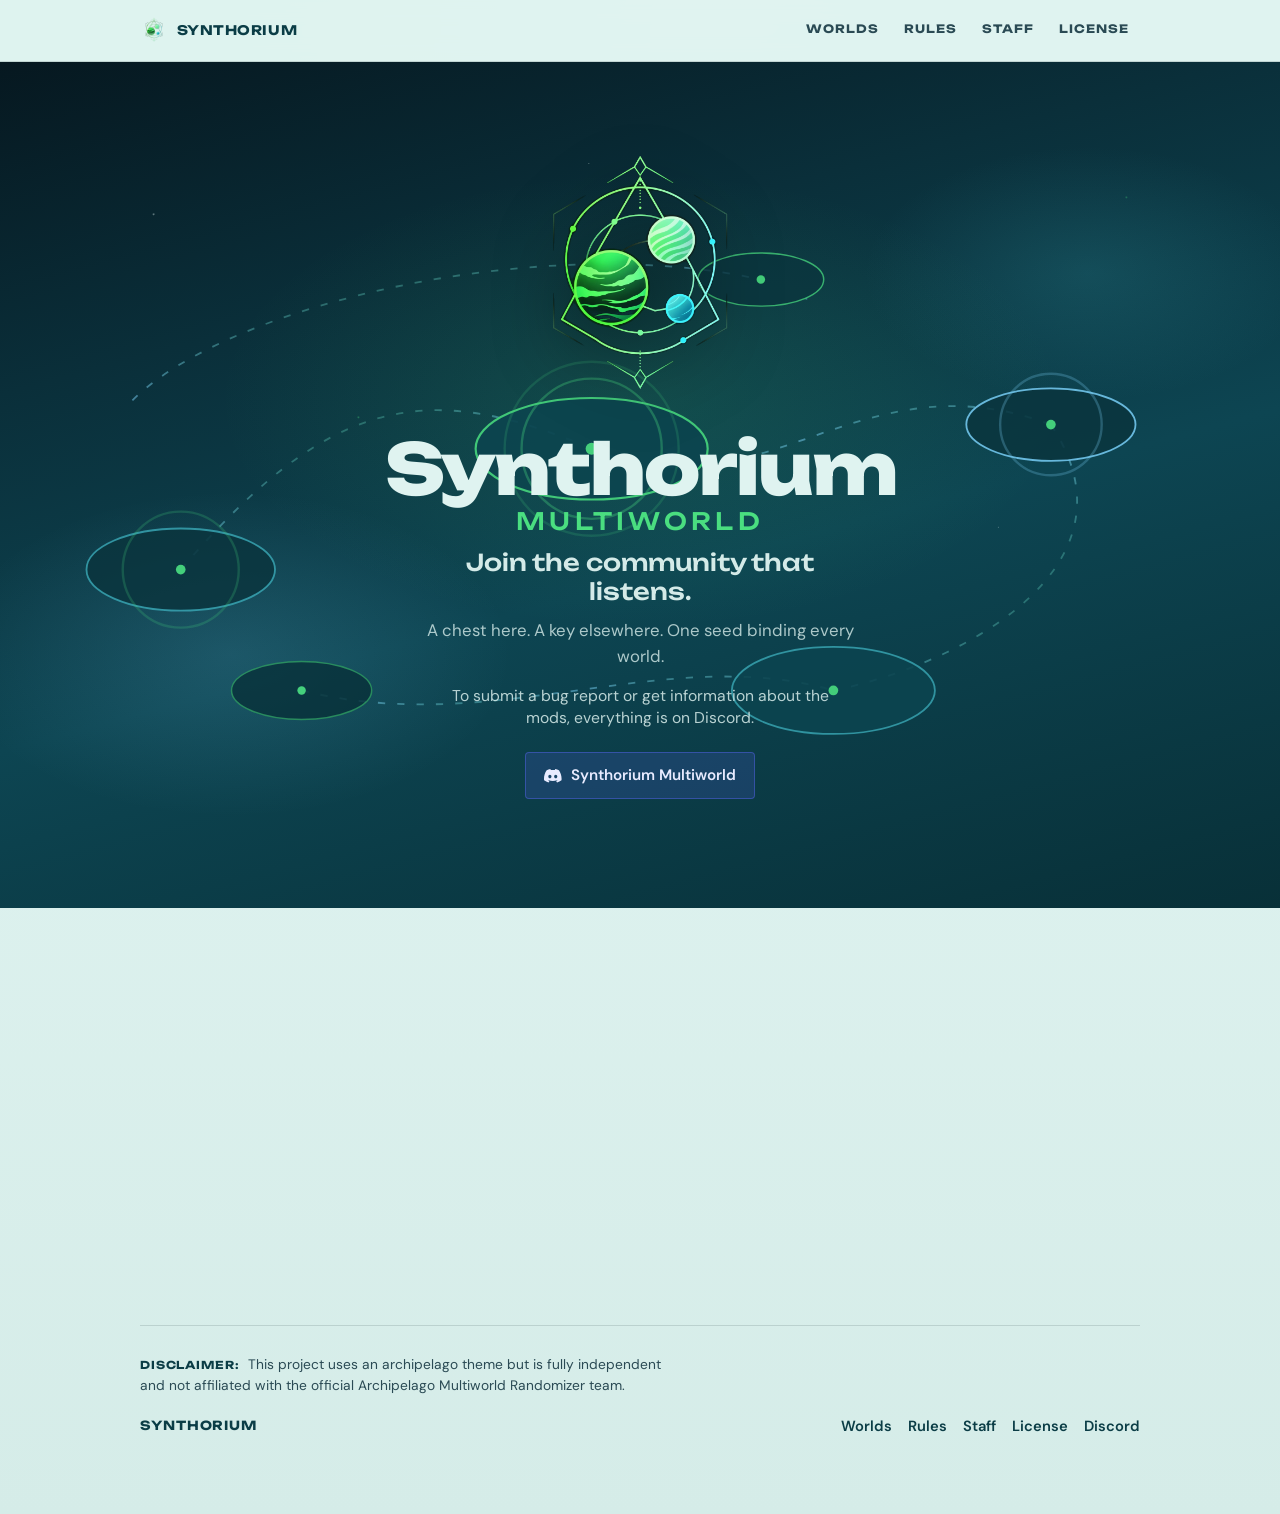
==== commit b4bf36aa: "Rename Discord CTA and add bug/mod info note. Co-authored-by: Cursor <cursoragent@cursor.com>" ====
--- a/index.html
+++ b/index.html
@@ -74,12 +74,15 @@
       <h1 class="brand">Synthorium<em>Multiworld</em></h1>
       <p class="headline">Join the community that listens.</p>
       <p class="lede">A chest here. A key elsewhere. One seed binding every world.</p>
+      <p class="discord-note">
+        To submit a bug report or get information about the mods, everything is on Discord.
+      </p>
       <div class="cta">
         <a class="discord" href="https://discord.gg/sTwHsm8y7U" target="_blank" rel="noopener">
           <svg viewBox="0 0 24 24" aria-hidden="true" fill="currentColor">
             <path d="M20.317 4.37a19.79 19.79 0 0 0-4.885-1.515.07.07 0 0 0-.079.037c-.21.375-.444.864-.608 1.25a18.27 18.27 0 0 0-5.487 0 12.64 12.64 0 0 0-.617-1.25.07.07 0 0 0-.079-.037A19.736 19.736 0 0 0 3.677 4.37a.07.07 0 0 0-.032.027C.533 9.046-.32 13.58.099 18.057a.082.082 0 0 0 .031.057 19.9 19.9 0 0 0 5.993 3.03.078.078 0 0 0 .084-.028 14.09 14.09 0 0 0 1.226-1.994.076.076 0 0 0-.041-.106 13.107 13.107 0 0 1-1.872-.892.077.077 0 0 1-.008-.128 10.2 10.2 0 0 0 .372-.292.074.074 0 0 1 .077-.01c3.928 1.793 8.18 1.793 12.062 0a.074.074 0 0 1 .078.01c.12.098.246.198.373.292a.077.077 0 0 1-.006.127 12.299 12.299 0 0 1-1.873.892.077.077 0 0 0-.041.107c.36.698.772 1.362 1.225 1.993a.076.076 0 0 0 .084.028 19.839 19.839 0 0 0 6.002-3.03.077.077 0 0 0 .032-.054c.5-5.177-.838-9.674-3.549-13.66a.061.061 0 0 0-.031-.03zM8.02 15.33c-1.183 0-2.157-1.085-2.157-2.419 0-1.333.956-2.419 2.157-2.419 1.21 0 2.176 1.096 2.157 2.42 0 1.333-.956 2.418-2.157 2.418zm7.975 0c-1.183 0-2.157-1.085-2.157-2.419 0-1.333.955-2.419 2.157-2.419 1.21 0 2.176 1.096 2.157 2.42 0 1.333-.946 2.418-2.157 2.418z"/>
           </svg>
-          Discord
+          Synthorium Multiworld
         </a>
       </div>
     </div>
@@ -105,7 +108,7 @@
             and we’ll untangle the softlock together — cleanly, calmly.
           </p>
           <div class="action-row">
-            <a class="community-cta" href="https://discord.gg/sTwHsm8y7U" target="_blank" rel="noopener">Join Discord</a>
+            <a class="community-cta" href="https://discord.gg/sTwHsm8y7U" target="_blank" rel="noopener">Synthorium Multiworld</a>
             <a class="text-link" href="rules.html">Rules</a>
             <a class="text-link" href="staff.html">Staff</a>
           </div>
--- a/styles.css
+++ b/styles.css
@@ -224,10 +224,18 @@
 }
 
 .lede {
-  margin: 0 auto 1.75rem;
+  margin: 0 auto 1rem;
   max-width: 36ch;
   font-size: 1.05rem;
   color: rgba(223, 243, 240, 0.76);
+}
+
+.discord-note {
+  margin: 0 auto 1.35rem;
+  max-width: 38ch;
+  font-size: 0.98rem;
+  line-height: 1.45;
+  color: rgba(223, 243, 240, 0.82);
 }
 
 .cta {
@@ -462,85 +470,143 @@
 }
 
 
-.worlds-list {
+.world-board {
   display: grid;
-  gap: 1.35rem;
-  margin: 0 0 1.75rem;
-}
-
-.world-item {
-  padding-top: 0.95rem;
-  border-top: 2px solid var(--matrix-dim);
-}
-
-.world-meta {
+  gap: 0.85rem;
+  margin: 0 0 2rem;
+}
+
+.world-card {
+  display: grid;
+  grid-template-columns: minmax(0, 1fr) auto;
+  gap: 1rem;
+  align-items: center;
+  padding: 1rem 1.1rem;
+  border-radius: 10px;
+  text-decoration: none;
+  color: inherit;
+  background: #1e2124;
+  border: 1px solid rgba(255, 255, 255, 0.06);
+  transition: border-color 0.2s ease, transform 0.2s var(--ease), background 0.2s ease;
+}
+
+a.world-card:hover {
+  background: #23272a;
+  border-color: rgba(74, 222, 128, 0.35);
+  transform: translateY(-1px);
+}
+
+.world-card--soon {
+  opacity: 0.72;
+  cursor: default;
+}
+
+.world-card-body {
+  min-width: 0;
+}
+
+.world-tags {
   display: flex;
   flex-wrap: wrap;
+  gap: 0.35rem;
+  margin-bottom: 0.45rem;
+}
+
+.world-tag {
+  display: inline-flex;
   align-items: center;
-  gap: 0.55rem 0.85rem;
-  margin-bottom: 0.4rem;
-}
-
-.world-item .role {
-  font-family: "Unbounded", sans-serif;
-  font-size: 0.68rem;
-  font-weight: 700;
-  letter-spacing: 0.12em;
-  text-transform: uppercase;
-  color: var(--matrix-dim);
-}
-
-.world-status {
+  padding: 0.18rem 0.5rem;
+  border-radius: 999px;
   font-family: "Unbounded", sans-serif;
   font-size: 0.62rem;
   font-weight: 700;
-  letter-spacing: 0.08em;
-  text-transform: uppercase;
+  letter-spacing: 0.04em;
+  text-transform: uppercase;
+  color: #d7dde3;
+  background: #2b2f33;
+}
+
+.world-tag--live {
+  color: #0b2a16;
+  background: #4ade80;
+}
+
+.world-tag--soon {
+  color: #f4e6c3;
+  background: #5a4a22;
+}
+
+.world-card h2 {
+  margin: 0 0 0.35rem;
+  font-family: "Unbounded", sans-serif;
+  font-size: clamp(1.05rem, 2.4vw, 1.25rem);
+  font-weight: 700;
+  letter-spacing: -0.02em;
+  color: #f2f4f6;
+}
+
+.world-card-meta {
+  margin: 0;
+  font-size: 0.9rem;
+  line-height: 1.4;
+  color: #9aa3ab;
+}
+
+.world-author {
+  color: #e4b35a;
+  font-weight: 600;
+  margin-right: 0.35rem;
+}
+
+.world-card-art {
+  position: relative;
+  width: 88px;
+  height: 88px;
+  flex-shrink: 0;
+  border-radius: 50%;
+  overflow: hidden;
+  background:
+    radial-gradient(circle at 30% 30%, rgba(74, 222, 128, 0.35), transparent 55%),
+    radial-gradient(circle at 70% 70%, rgba(125, 211, 252, 0.25), transparent 50%),
+    #111417;
+  border: 1px solid rgba(74, 222, 128, 0.25);
+}
+
+.world-card-art img {
+  display: block;
+  width: 100%;
+  height: 100%;
+  object-fit: cover;
+}
+
+.world-detail {
+  display: grid;
+  gap: 1.25rem;
+  align-items: start;
+  margin: 0 0 2rem;
+}
+
+@media (min-width: 720px) {
+  .world-detail {
+    grid-template-columns: 160px minmax(0, 1fr);
+    gap: 1.75rem;
+  }
+}
+
+.world-detail-art {
+  width: 160px;
+  height: 160px;
+  border-radius: 50%;
+  object-fit: cover;
+  background: #111417;
+  border: 1px solid var(--line);
+}
+
+.world-detail-copy p {
+  margin: 0.85rem 0 1.15rem;
+  max-width: 52ch;
   color: var(--ink-soft);
-  border: 1px solid var(--line);
-  padding: 0.2rem 0.45rem;
-  border-radius: 3px;
-}
-
-.world-status--live {
-  color: var(--matrix-dim);
-  border-color: rgba(47, 158, 95, 0.35);
-}
-
-.world-item h2 {
-  margin: 0 0 0.55rem;
-  font-family: "Unbounded", sans-serif;
-  font-size: clamp(1.15rem, 2.4vw, 1.4rem);
-  font-weight: 700;
-  letter-spacing: -0.02em;
-  color: var(--sea-deep);
-}
-
-.world-item p {
-  margin: 0;
-  max-width: 52ch;
-  font-size: 0.98rem;
   line-height: 1.55;
-  color: var(--ink-soft);
-}
-
-.world-links {
-  display: flex;
-  flex-wrap: wrap;
-  gap: 0.85rem 1.15rem;
-  margin-top: 0.85rem;
-}
-
-.worlds-note {
-  margin: 0 0 2rem;
-  max-width: 42ch;
-  padding-top: 1.25rem;
-  border-top: 1px solid var(--line);
-  font-family: "Unbounded", sans-serif;
-  font-size: 0.95rem;
-  font-weight: 500;
-  line-height: 1.45;
-  color: var(--sea-deep);
 }
 
 
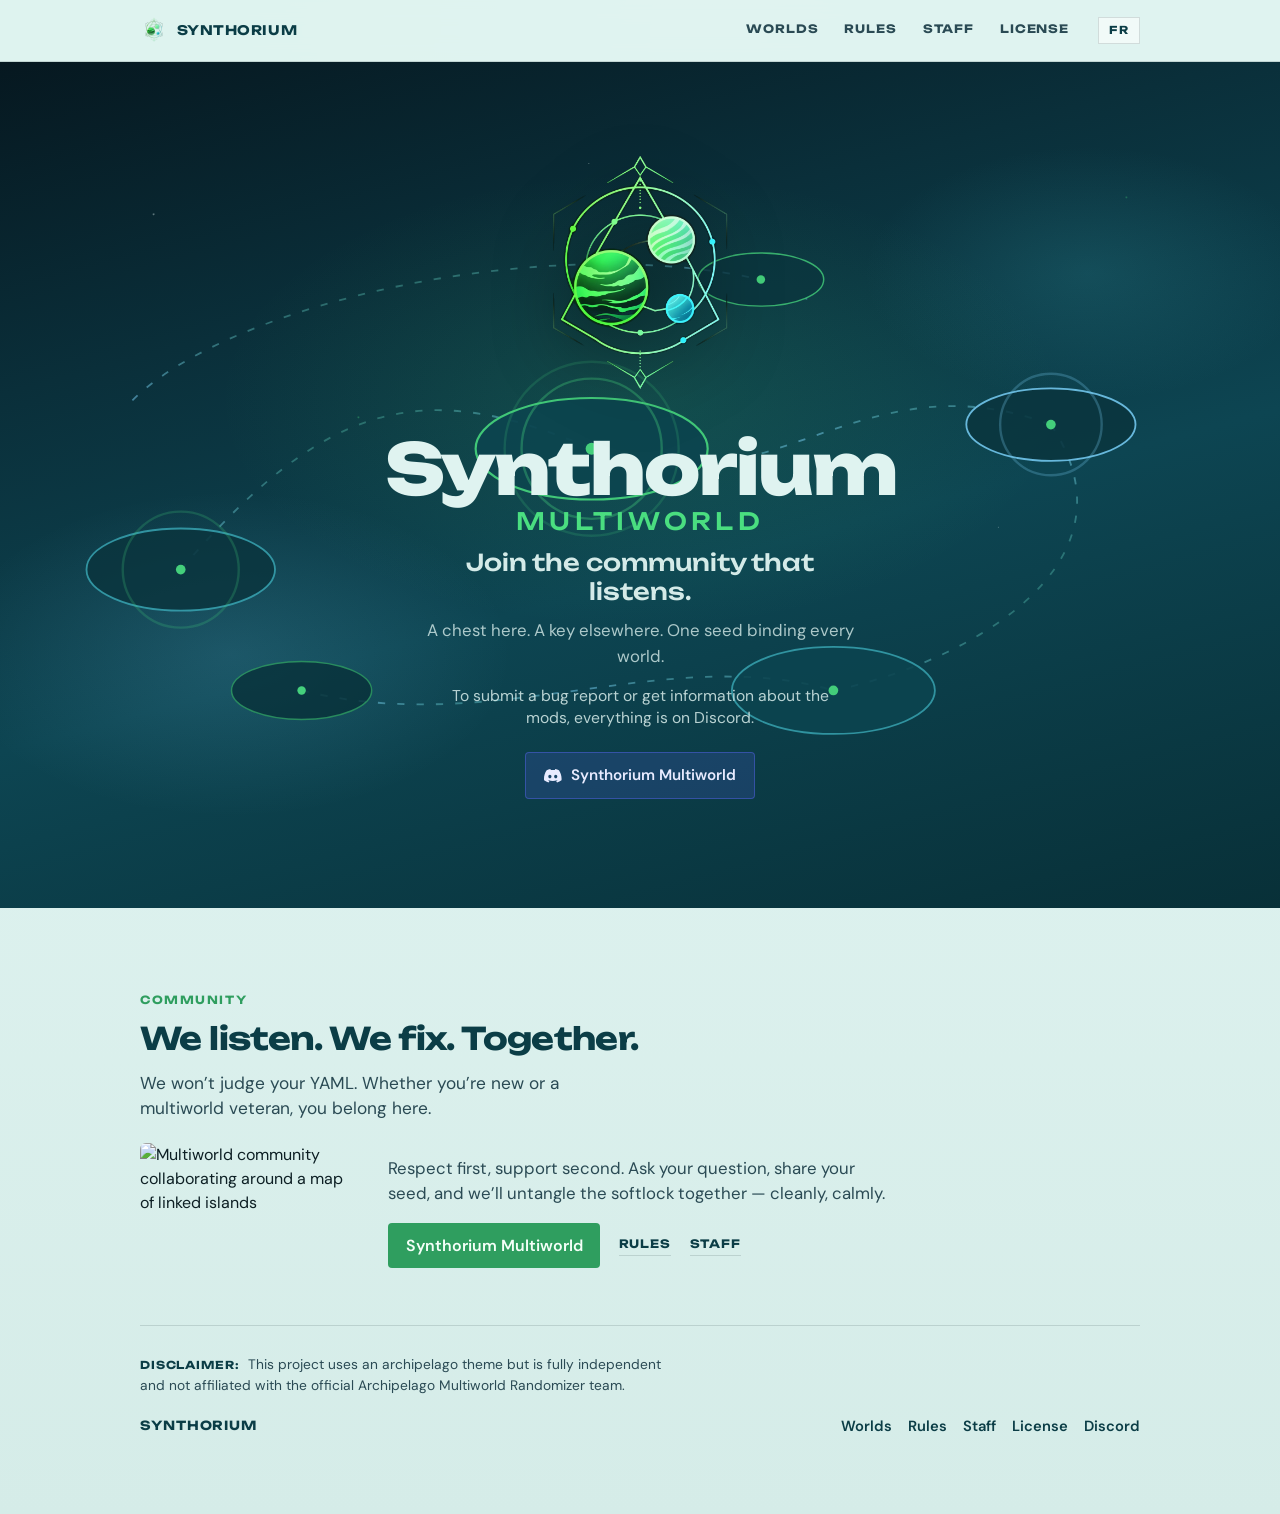
==== commit cf75509e: "Add FR/EN language toggle across the site. Co-authored-by: Cursor <cursoragent@cursor.com>" ====
--- a/index.html
+++ b/index.html
@@ -11,19 +11,20 @@
   <link href="https://fonts.googleapis.com/css2?family=DM+Sans:ital,opsz,wght@0,9..40,400;0,9..40,500;0,9..40,600;1,9..40,400&family=Unbounded:wght@500;700;800&display=swap" rel="stylesheet">
   <link rel="stylesheet" href="styles.css">
 </head>
-<body>
-  <nav class="site-nav" aria-label="Navigation">
+<body data-i18n-title="home.title">
+  <nav class="site-nav" data-i18n-aria="nav.aria">
     <div class="site-nav-inner">
       <a class="brand-link" href="./" aria-current="page">
         <img src="assets/logo.png" width="28" height="28" alt="">
         Synthorium
       </a>
       <div class="nav-tabs">
-        <a href="worlds.html">Worlds</a>
-        <a href="rules.html">Rules</a>
-        <a href="staff.html">Staff</a>
-        <a href="license.html">License</a>
+        <a href="worlds.html" data-i18n="nav.worlds">Worlds</a>
+        <a href="rules.html" data-i18n="nav.rules">Rules</a>
+        <a href="staff.html" data-i18n="nav.staff">Staff</a>
+        <a href="license.html" data-i18n="nav.license">License</a>
       </div>
+      <button type="button" class="lang-switch" data-lang-toggle data-i18n="lang.to" data-i18n-aria="lang.aria">FR</button>
     </div>
   </nav>
 
@@ -72,9 +73,9 @@
     <div class="hero-content">
       <img class="logo" src="assets/logo.png" width="280" height="280" alt="Synthorium">
       <h1 class="brand">Synthorium<em>Multiworld</em></h1>
-      <p class="headline">Join the community that listens.</p>
-      <p class="lede">A chest here. A key elsewhere. One seed binding every world.</p>
-      <p class="discord-note">
+      <p class="headline" data-i18n="home.headline">Join the community that listens.</p>
+      <p class="lede" data-i18n="home.lede">A chest here. A key elsewhere. One seed binding every world.</p>
+      <p class="discord-note" data-i18n="home.discordNote">
         To submit a bug report or get information about the mods, everything is on Discord.
       </p>
       <div class="cta">
@@ -91,9 +92,9 @@
   <main>
     <section class="reveal block" id="community">
       <div class="block-head">
-        <p class="eyebrow">Community</p>
-        <h2>We listen. We fix. Together.</h2>
-        <p class="lead">
+        <p class="eyebrow" data-i18n="home.communityEyebrow">Community</p>
+        <h2 data-i18n="home.communityTitle">We listen. We fix. Together.</h2>
+        <p class="lead" data-i18n="home.communityLead">
           We won’t judge your YAML. Whether you’re new or a multiworld veteran,
           you belong here.
         </p>
@@ -103,21 +104,21 @@
           <img src="assets/community.jpg" width="480" height="300" alt="Multiworld community collaborating around a map of linked islands">
         </figure>
         <div class="block-actions">
-          <p>
+          <p data-i18n="home.communityBody">
             Respect first, support second. Ask your question, share your seed,
             and we’ll untangle the softlock together — cleanly, calmly.
           </p>
           <div class="action-row">
             <a class="community-cta" href="https://discord.gg/sTwHsm8y7U" target="_blank" rel="noopener">Synthorium Multiworld</a>
-            <a class="text-link" href="rules.html">Rules</a>
-            <a class="text-link" href="staff.html">Staff</a>
+            <a class="text-link" href="rules.html" data-i18n="nav.rules">Rules</a>
+            <a class="text-link" href="staff.html" data-i18n="nav.staff">Staff</a>
           </div>
         </div>
       </div>
     </section>
 
     <footer class="site-footer">
-      <p class="disclaimer">
+      <p class="disclaimer" data-i18n-html="footer.disclaimer">
         <strong>Disclaimer:</strong> This project uses an archipelago theme
         but is fully independent and not affiliated with the official
         Archipelago Multiworld Randomizer team.
@@ -125,10 +126,10 @@
       <div class="footer-bar">
         <span class="footer-brand">Synthorium</span>
         <div class="footer-links">
-          <a href="worlds.html">Worlds</a>
-          <a href="rules.html">Rules</a>
-          <a href="staff.html">Staff</a>
-          <a href="license.html">License</a>
+          <a href="worlds.html" data-i18n="nav.worlds">Worlds</a>
+          <a href="rules.html" data-i18n="nav.rules">Rules</a>
+          <a href="staff.html" data-i18n="nav.staff">Staff</a>
+          <a href="license.html" data-i18n="nav.license">License</a>
           <a href="https://discord.gg/sTwHsm8y7U" target="_blank" rel="noopener">Discord</a>
         </div>
       </div>
--- a/styles.css
+++ b/styles.css
@@ -91,6 +91,26 @@
 .nav-tabs a[aria-current="page"] {
   color: var(--sea-deep);
   border-bottom-color: var(--matrix-dim);
+}
+
+.lang-switch {
+  margin-left: 0.35rem;
+  border: 1px solid var(--line);
+  background: rgba(255, 255, 255, 0.55);
+  color: var(--sea-deep);
+  font-family: "Unbounded", sans-serif;
+  font-weight: 700;
+  font-size: 0.68rem;
+  letter-spacing: 0.1em;
+  text-transform: uppercase;
+  padding: 0.42rem 0.65rem;
+  cursor: pointer;
+  line-height: 1;
+}
+
+.lang-switch:hover {
+  border-color: var(--matrix-dim);
+  background: rgba(255, 255, 255, 0.85);
 }
 
 .hero {
